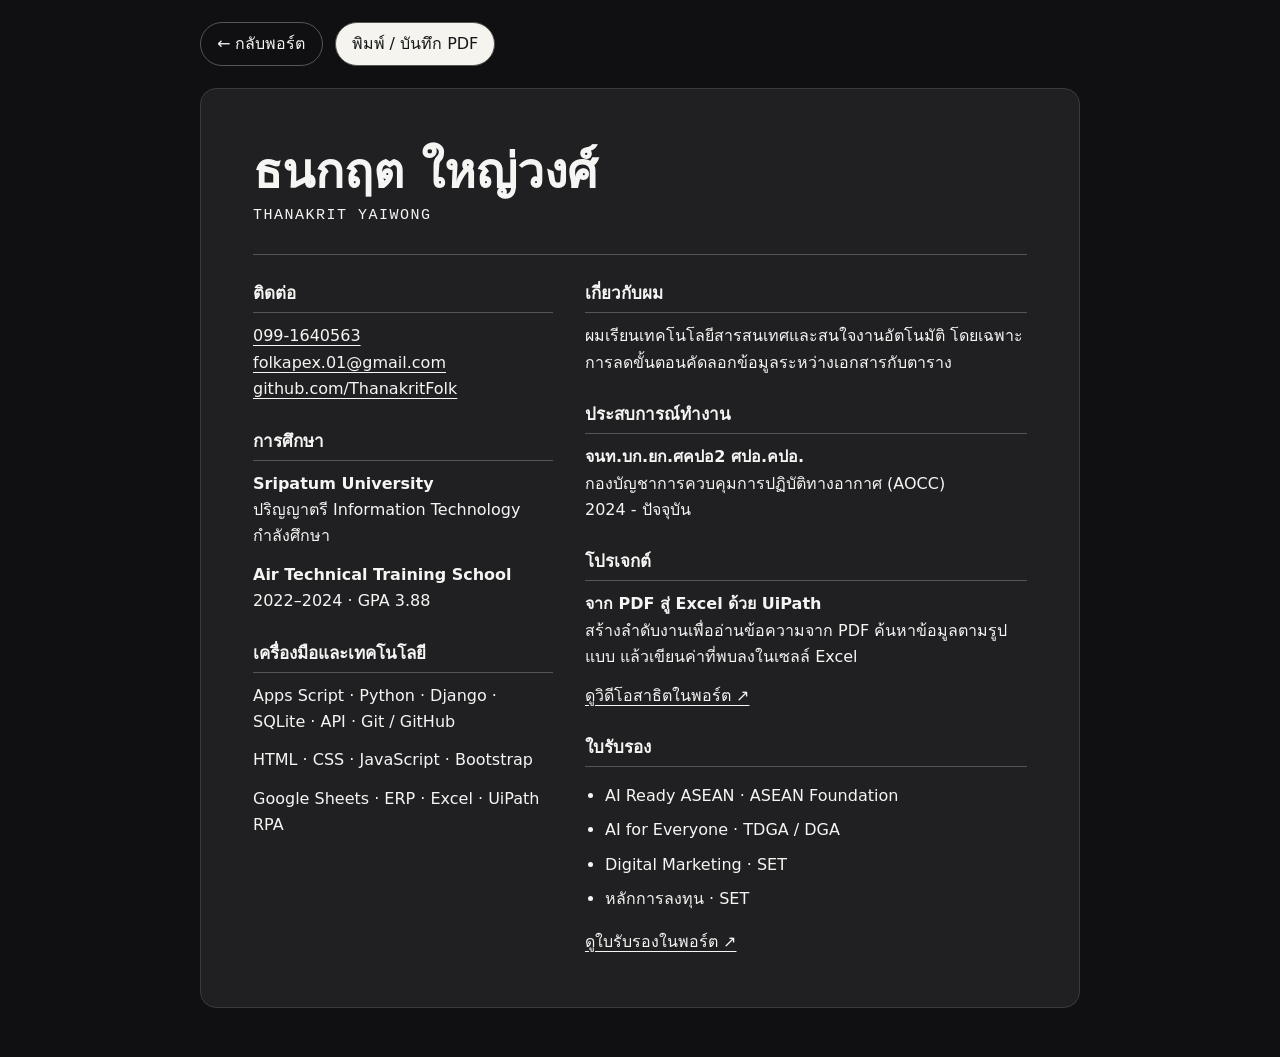
==== resume.html @ 779b58ec "Add hanging profile badge and print-friendly résumé" ====
<!doctype html>
<html lang="th"><head><meta charset="utf-8"><meta name="viewport" content="width=device-width, initial-scale=1"><title>เรซูเม่ · Thanakrit Yaiwong</title>
<style>
*{box-sizing:border-box}body{margin:0;background:#101012;color:#f5f5f4;font:16px/1.65 system-ui,Tahoma,sans-serif}main,nav{width:min(880px,94%);margin:auto}nav{display:flex;gap:12px;padding:22px 0;align-items:center}a{color:inherit;text-underline-offset:4px}nav a,button{padding:8px 16px;border:1px solid #555;border-radius:30px;font:inherit;text-decoration:none}button{cursor:pointer;background:#f5f4ef;color:#161617}main{background:#202023;border:1px solid #39393c;border-radius:16px;padding:clamp(22px,5vw,52px);margin-bottom:48px}header{border-bottom:1px solid #555;padding-bottom:18px}h1{font-size:clamp(30px,5vw,48px);margin:0;line-height:1.25}header p{font:15px monospace;letter-spacing:.1em}.columns{display:grid;grid-template-columns:minmax(0,.95fr) minmax(0,1.4fr);gap:32px}section{break-inside:avoid}h2{font-size:17px;border-bottom:1px solid #555;padding-bottom:5px;margin:24px 0 10px}p{margin:6px 0 12px}ul{padding-left:20px}li{margin-bottom:8px}.links a{overflow-wrap:anywhere}@media(max-width:620px){.columns{grid-template-columns:1fr;gap:0}}
@page{size:A4;margin:14mm}@media print{body,main{background:white;color:black}body{font-size:10pt}nav{display:none}main{width:100%;margin:0;padding:0;border:0}.columns{display:grid;grid-template-columns:.95fr 1.4fr;gap:8mm}h1{font-size:23pt}h2{font-size:12pt;margin-top:12pt}a{color:black}}
</style></head><body><nav><a href="./#about">← กลับพอร์ต</a><button type="button" onclick="window.print()">พิมพ์ / บันทึก PDF</button></nav>
<main><header><h1>ธนกฤต ใหญ่วงศ์</h1><p>THANAKRIT YAIWONG</p></header><div class="columns"><div>
<section class="links"><h2>ติดต่อ</h2><a href="tel:+66991640563">099-1640563</a><br><a href="mailto:folkapex.01@gmail.com">folkapex.01@gmail.com</a><br><a href="https://github.com/ThanakritFolk">github.com/ThanakritFolk</a></section>
<section><h2>การศึกษา</h2><p><strong>Sripatum University</strong><br>ปริญญาตรี Information Technology<br>กำลังศึกษา</p><p><strong>Air Technical Training School</strong><br>2022–2024 · GPA 3.88</p></section>
<section><h2>เครื่องมือและเทคโนโลยี</h2><p>Apps Script · Python · Django · SQLite · API · Git / GitHub</p><p>HTML · CSS · JavaScript · Bootstrap</p><p>Google Sheets · ERP · Excel · UiPath RPA</p></section>
</div><div><section><h2>เกี่ยวกับผม</h2><p>ผมเรียนเทคโนโลยีสารสนเทศและสนใจงานอัตโนมัติ โดยเฉพาะการลดขั้นตอนคัดลอกข้อมูลระหว่างเอกสารกับตาราง</p></section>
<section><h2>ประสบการณ์ทำงาน</h2><p><strong>จนท.บก.ยก.ศคปอ2 ศปอ.คปอ.</strong><br>กองบัญชาการควบคุมการปฏิบัติทางอากาศ (AOCC)<br>2024 - ปัจจุบัน</p></section>
<section><h2>โปรเจกต์</h2><p><strong>จาก PDF สู่ Excel ด้วย UiPath</strong><br>สร้างลำดับงานเพื่ออ่านข้อความจาก PDF ค้นหาข้อมูลตามรูปแบบ แล้วเขียนค่าที่พบลงในเซลล์ Excel</p><a href="./#work">ดูวิดีโอสาธิตในพอร์ต ↗</a></section>
<section><h2>ใบรับรอง</h2><ul><li>AI Ready ASEAN · ASEAN Foundation</li><li>AI for Everyone · TDGA / DGA</li><li>Digital Marketing · SET</li><li>หลักการลงทุน · SET</li></ul><a href="./#certificates">ดูใบรับรองในพอร์ต ↗</a></section></div></div></main></body></html>
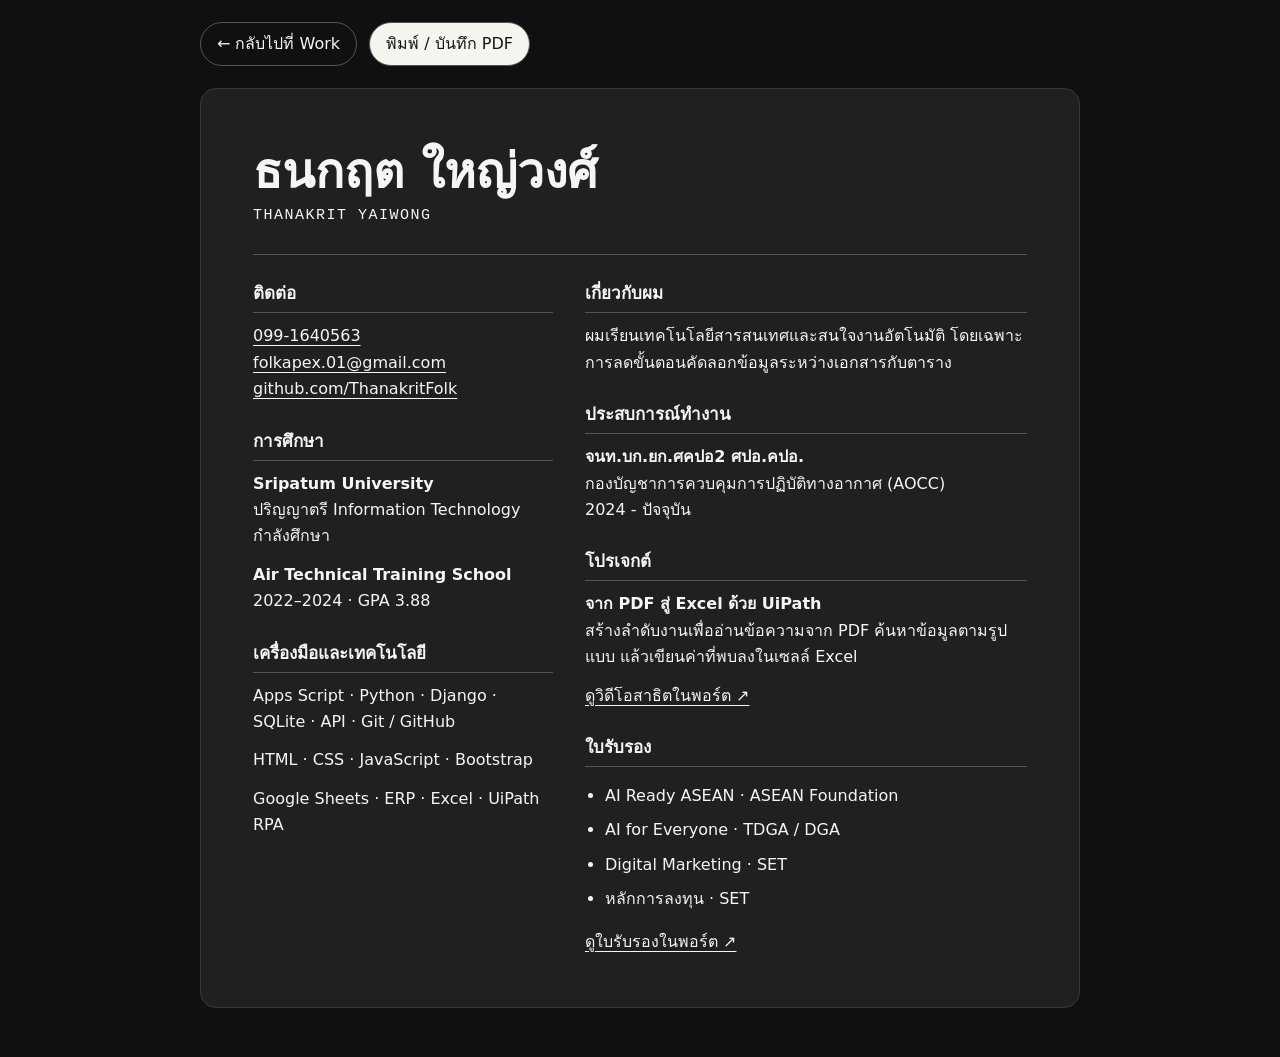
==== commit c9c3d521: "Add résumé access below work experience" ====
--- a/resume.html
+++ b/resume.html
@@ -3,7 +3,7 @@
 <style>
 *{box-sizing:border-box}body{margin:0;background:#101012;color:#f5f5f4;font:16px/1.65 system-ui,Tahoma,sans-serif}main,nav{width:min(880px,94%);margin:auto}nav{display:flex;gap:12px;padding:22px 0;align-items:center}a{color:inherit;text-underline-offset:4px}nav a,button{padding:8px 16px;border:1px solid #555;border-radius:30px;font:inherit;text-decoration:none}button{cursor:pointer;background:#f5f4ef;color:#161617}main{background:#202023;border:1px solid #39393c;border-radius:16px;padding:clamp(22px,5vw,52px);margin-bottom:48px}header{border-bottom:1px solid #555;padding-bottom:18px}h1{font-size:clamp(30px,5vw,48px);margin:0;line-height:1.25}header p{font:15px monospace;letter-spacing:.1em}.columns{display:grid;grid-template-columns:minmax(0,.95fr) minmax(0,1.4fr);gap:32px}section{break-inside:avoid}h2{font-size:17px;border-bottom:1px solid #555;padding-bottom:5px;margin:24px 0 10px}p{margin:6px 0 12px}ul{padding-left:20px}li{margin-bottom:8px}.links a{overflow-wrap:anywhere}@media(max-width:620px){.columns{grid-template-columns:1fr;gap:0}}
 @page{size:A4;margin:14mm}@media print{body,main{background:white;color:black}body{font-size:10pt}nav{display:none}main{width:100%;margin:0;padding:0;border:0}.columns{display:grid;grid-template-columns:.95fr 1.4fr;gap:8mm}h1{font-size:23pt}h2{font-size:12pt;margin-top:12pt}a{color:black}}
-</style></head><body><nav><a href="./#about">← กลับพอร์ต</a><button type="button" onclick="window.print()">พิมพ์ / บันทึก PDF</button></nav>
+</style></head><body><nav><a href="./#experience">← กลับไปที่ Work</a><button type="button" onclick="window.print()">พิมพ์ / บันทึก PDF</button></nav>
 <main><header><h1>ธนกฤต ใหญ่วงศ์</h1><p>THANAKRIT YAIWONG</p></header><div class="columns"><div>
 <section class="links"><h2>ติดต่อ</h2><a href="tel:+66991640563">099-1640563</a><br><a href="mailto:folkapex.01@gmail.com">folkapex.01@gmail.com</a><br><a href="https://github.com/ThanakritFolk">github.com/ThanakritFolk</a></section>
 <section><h2>การศึกษา</h2><p><strong>Sripatum University</strong><br>ปริญญาตรี Information Technology<br>กำลังศึกษา</p><p><strong>Air Technical Training School</strong><br>2022–2024 · GPA 3.88</p></section>
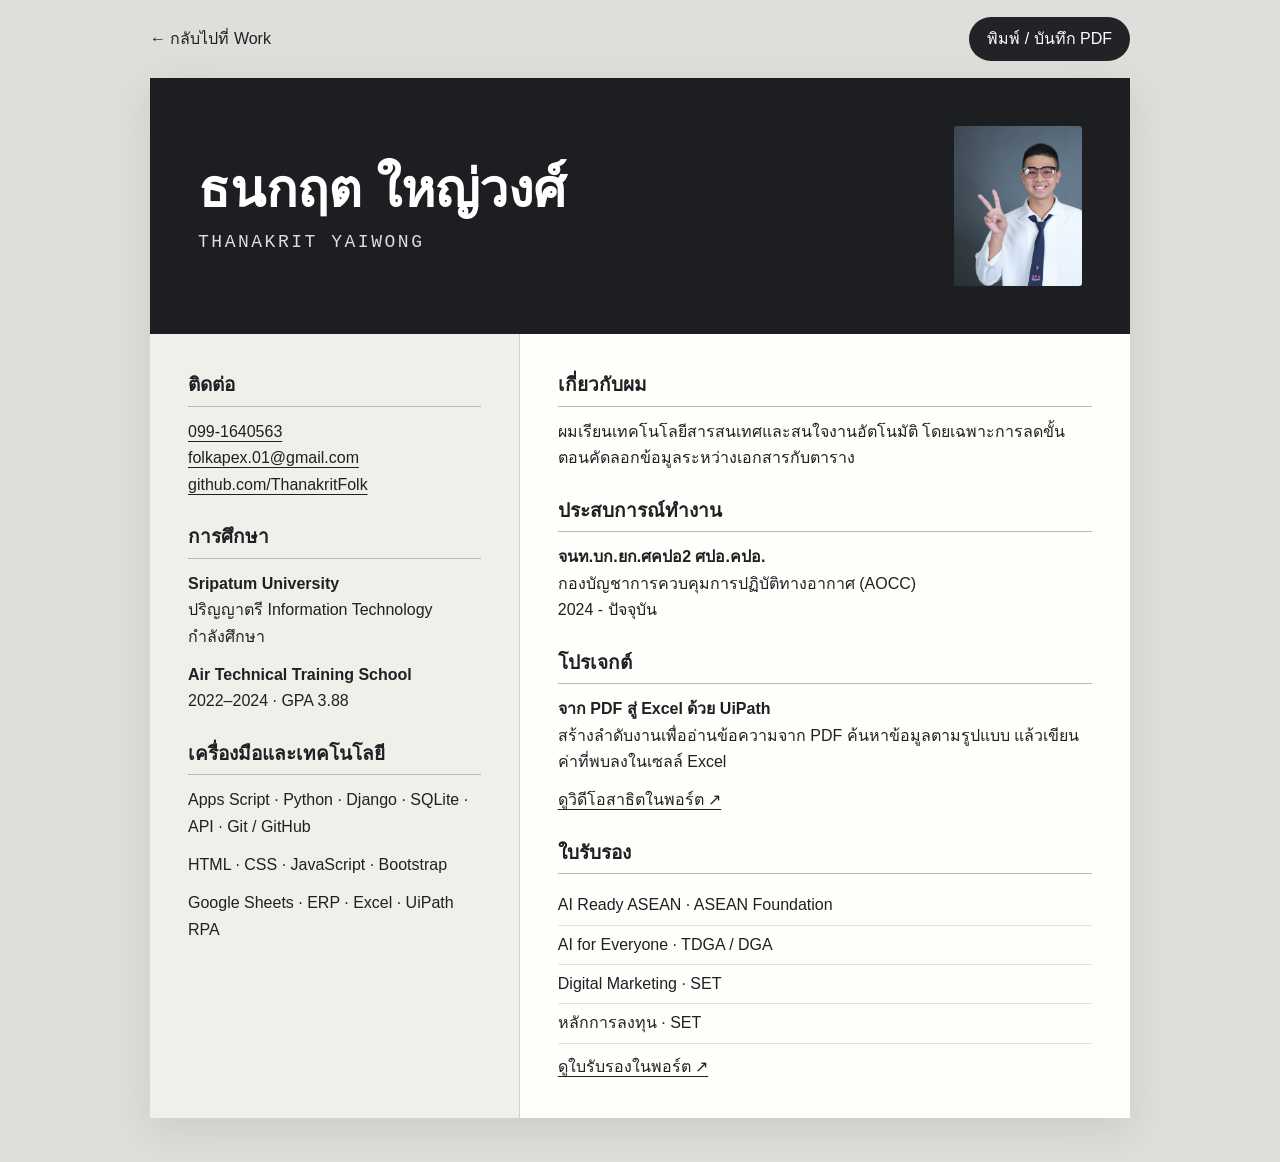
==== commit a478ae67: "Polish CV layout and label work button View CV" ====
--- a/resume.html
+++ b/resume.html
@@ -1,10 +1,31 @@
 <!doctype html>
 <html lang="th"><head><meta charset="utf-8"><meta name="viewport" content="width=device-width, initial-scale=1"><title>เรซูเม่ · Thanakrit Yaiwong</title>
 <style>
-*{box-sizing:border-box}body{margin:0;background:#101012;color:#f5f5f4;font:16px/1.65 system-ui,Tahoma,sans-serif}main,nav{width:min(880px,94%);margin:auto}nav{display:flex;gap:12px;padding:22px 0;align-items:center}a{color:inherit;text-underline-offset:4px}nav a,button{padding:8px 16px;border:1px solid #555;border-radius:30px;font:inherit;text-decoration:none}button{cursor:pointer;background:#f5f4ef;color:#161617}main{background:#202023;border:1px solid #39393c;border-radius:16px;padding:clamp(22px,5vw,52px);margin-bottom:48px}header{border-bottom:1px solid #555;padding-bottom:18px}h1{font-size:clamp(30px,5vw,48px);margin:0;line-height:1.25}header p{font:15px monospace;letter-spacing:.1em}.columns{display:grid;grid-template-columns:minmax(0,.95fr) minmax(0,1.4fr);gap:32px}section{break-inside:avoid}h2{font-size:17px;border-bottom:1px solid #555;padding-bottom:5px;margin:24px 0 10px}p{margin:6px 0 12px}ul{padding-left:20px}li{margin-bottom:8px}.links a{overflow-wrap:anywhere}@media(max-width:620px){.columns{grid-template-columns:1fr;gap:0}}
-@page{size:A4;margin:14mm}@media print{body,main{background:white;color:black}body{font-size:10pt}nav{display:none}main{width:100%;margin:0;padding:0;border:0}.columns{display:grid;grid-template-columns:.95fr 1.4fr;gap:8mm}h1{font-size:23pt}h2{font-size:12pt;margin-top:12pt}a{color:black}}
+*{box-sizing:border-box}
+body{margin:0;color:#1e2024;background:#dededa;font:16px/1.65 "IBM Plex Sans Thai","Leelawadee UI",Tahoma,sans-serif}
+main,nav{width:min(980px,94%);margin:auto}
+nav{display:flex;justify-content:space-between;align-items:center;padding:17px 0}
+a{color:inherit;text-underline-offset:4px}
+nav a{text-decoration:none}button{font:inherit;border:0;border-radius:28px;padding:9px 18px;background:#222327;color:#fff;cursor:pointer}
+a:focus-visible,button:focus-visible{outline:3px dashed currentColor;outline-offset:4px}
+main{background:#fffefa;margin-bottom:44px;box-shadow:0 12px 42px #17171718}
+header{background:#1d1e22;color:#fff;padding:clamp(24px,5vw,48px);display:flex;align-items:center;justify-content:space-between;gap:16px}
+header img{width:clamp(74px,13vw,128px);aspect-ratio:4/5;object-fit:cover;object-position:50% 30%;border-radius:3px}
+h1{font-size:clamp(28px,4.5vw,52px);line-height:1.22;margin:0;font-weight:700}
+header p{margin:9px 0 0;letter-spacing:.14em;font:500 clamp(12px,1.8vw,18px)/1.4 Consolas,monospace;color:#ddd}
+.columns{display:grid;grid-template-columns:minmax(0,1fr) minmax(0,1.65fr)}
+.columns>div{padding:clamp(22px,3.6vw,38px)}
+.columns>div:first-child{background:#f0efea;border-right:1px solid #d1d0cc}
+section+section{margin-top:26px}
+h2{font-size:19px;margin:0 0 12px;line-height:1.4;padding-bottom:7px;border-bottom:1px solid #b8b8b5}
+p{margin:7px 0 12px}p:last-child{margin-bottom:0}
+.links a{overflow-wrap:anywhere}
+ul{padding:0;list-style:none;margin:0 0 10px}li{padding:6px 0;border-bottom:1px solid #e2e1dc}
+@media(max-width:660px){.columns{grid-template-columns:1fr}.columns>div:first-child{border:0}.columns>div:last-child{grid-row:1}header{padding:22px 16px}}
+@page{size:A4;margin:13mm}
+@media print{body{background:white;font-size:9.5pt;line-height:1.5}nav{display:none}main{width:100%;margin:0;box-shadow:none}header{color:black;background:white;padding:0 0 5mm;border-bottom:2px solid #333}header p{color:#444}header img{width:24mm}h1{font-size:25pt}.columns{grid-template-columns:minmax(0,1fr) minmax(0,1.55fr)}.columns>div{padding:5mm 0 0 5mm}.columns>div:first-child{padding:5mm 5mm 0 0;background:white;border-right:1px solid #bbb}.columns>div:last-child{grid-row:auto}section{break-inside:avoid}section+section{margin-top:4mm}h2{font-size:12pt;margin-bottom:2mm;padding-bottom:1mm}li{padding:1mm 0}a{color:#111}}
 </style></head><body><nav><a href="./#experience">← กลับไปที่ Work</a><button type="button" onclick="window.print()">พิมพ์ / บันทึก PDF</button></nav>
-<main><header><h1>ธนกฤต ใหญ่วงศ์</h1><p>THANAKRIT YAIWONG</p></header><div class="columns"><div>
+<main><header><div><h1>ธนกฤต ใหญ่วงศ์</h1><p>THANAKRIT YAIWONG</p></div><img src="portrait.jpg" alt="ธนกฤต ใหญ่วงศ์"></header><div class="columns"><div>
 <section class="links"><h2>ติดต่อ</h2><a href="tel:+66991640563">099-1640563</a><br><a href="mailto:folkapex.01@gmail.com">folkapex.01@gmail.com</a><br><a href="https://github.com/ThanakritFolk">github.com/ThanakritFolk</a></section>
 <section><h2>การศึกษา</h2><p><strong>Sripatum University</strong><br>ปริญญาตรี Information Technology<br>กำลังศึกษา</p><p><strong>Air Technical Training School</strong><br>2022–2024 · GPA 3.88</p></section>
 <section><h2>เครื่องมือและเทคโนโลยี</h2><p>Apps Script · Python · Django · SQLite · API · Git / GitHub</p><p>HTML · CSS · JavaScript · Bootstrap</p><p>Google Sheets · ERP · Excel · UiPath RPA</p></section>
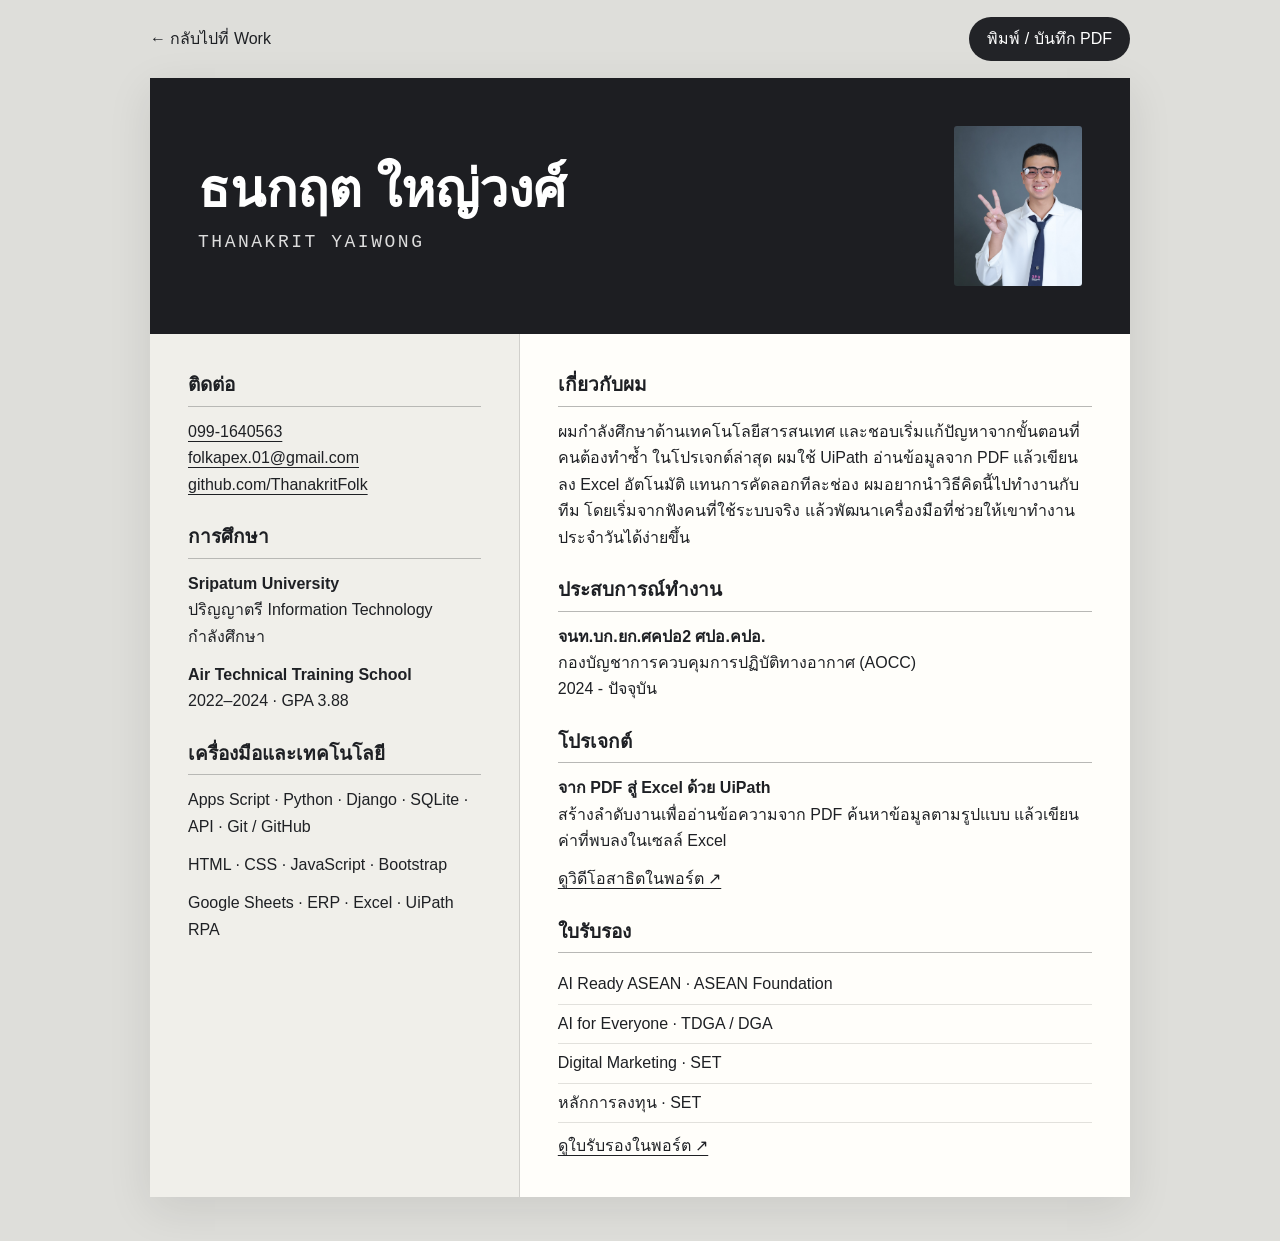
==== commit e4f8208b: "Rewrite CV introduction around practical automation work" ====
--- a/resume.html
+++ b/resume.html
@@ -29,7 +29,7 @@
 <section class="links"><h2>ติดต่อ</h2><a href="tel:+66991640563">099-1640563</a><br><a href="mailto:folkapex.01@gmail.com">folkapex.01@gmail.com</a><br><a href="https://github.com/ThanakritFolk">github.com/ThanakritFolk</a></section>
 <section><h2>การศึกษา</h2><p><strong>Sripatum University</strong><br>ปริญญาตรี Information Technology<br>กำลังศึกษา</p><p><strong>Air Technical Training School</strong><br>2022–2024 · GPA 3.88</p></section>
 <section><h2>เครื่องมือและเทคโนโลยี</h2><p>Apps Script · Python · Django · SQLite · API · Git / GitHub</p><p>HTML · CSS · JavaScript · Bootstrap</p><p>Google Sheets · ERP · Excel · UiPath RPA</p></section>
-</div><div><section><h2>เกี่ยวกับผม</h2><p>ผมเรียนเทคโนโลยีสารสนเทศและสนใจงานอัตโนมัติ โดยเฉพาะการลดขั้นตอนคัดลอกข้อมูลระหว่างเอกสารกับตาราง</p></section>
+</div><div><section><h2>เกี่ยวกับผม</h2><p>ผมกำลังศึกษาด้านเทคโนโลยีสารสนเทศ และชอบเริ่มแก้ปัญหาจากขั้นตอนที่คนต้องทำซ้ำ ในโปรเจกต์ล่าสุด ผมใช้ UiPath อ่านข้อมูลจาก PDF แล้วเขียนลง Excel อัตโนมัติ แทนการคัดลอกทีละช่อง ผมอยากนำวิธีคิดนี้ไปทำงานกับทีม โดยเริ่มจากฟังคนที่ใช้ระบบจริง แล้วพัฒนาเครื่องมือที่ช่วยให้เขาทำงานประจำวันได้ง่ายขึ้น</p></section>
 <section><h2>ประสบการณ์ทำงาน</h2><p><strong>จนท.บก.ยก.ศคปอ2 ศปอ.คปอ.</strong><br>กองบัญชาการควบคุมการปฏิบัติทางอากาศ (AOCC)<br>2024 - ปัจจุบัน</p></section>
 <section><h2>โปรเจกต์</h2><p><strong>จาก PDF สู่ Excel ด้วย UiPath</strong><br>สร้างลำดับงานเพื่ออ่านข้อความจาก PDF ค้นหาข้อมูลตามรูปแบบ แล้วเขียนค่าที่พบลงในเซลล์ Excel</p><a href="./#work">ดูวิดีโอสาธิตในพอร์ต ↗</a></section>
 <section><h2>ใบรับรอง</h2><ul><li>AI Ready ASEAN · ASEAN Foundation</li><li>AI for Everyone · TDGA / DGA</li><li>Digital Marketing · SET</li><li>หลักการลงทุน · SET</li></ul><a href="./#certificates">ดูใบรับรองในพอร์ต ↗</a></section></div></div></main></body></html>
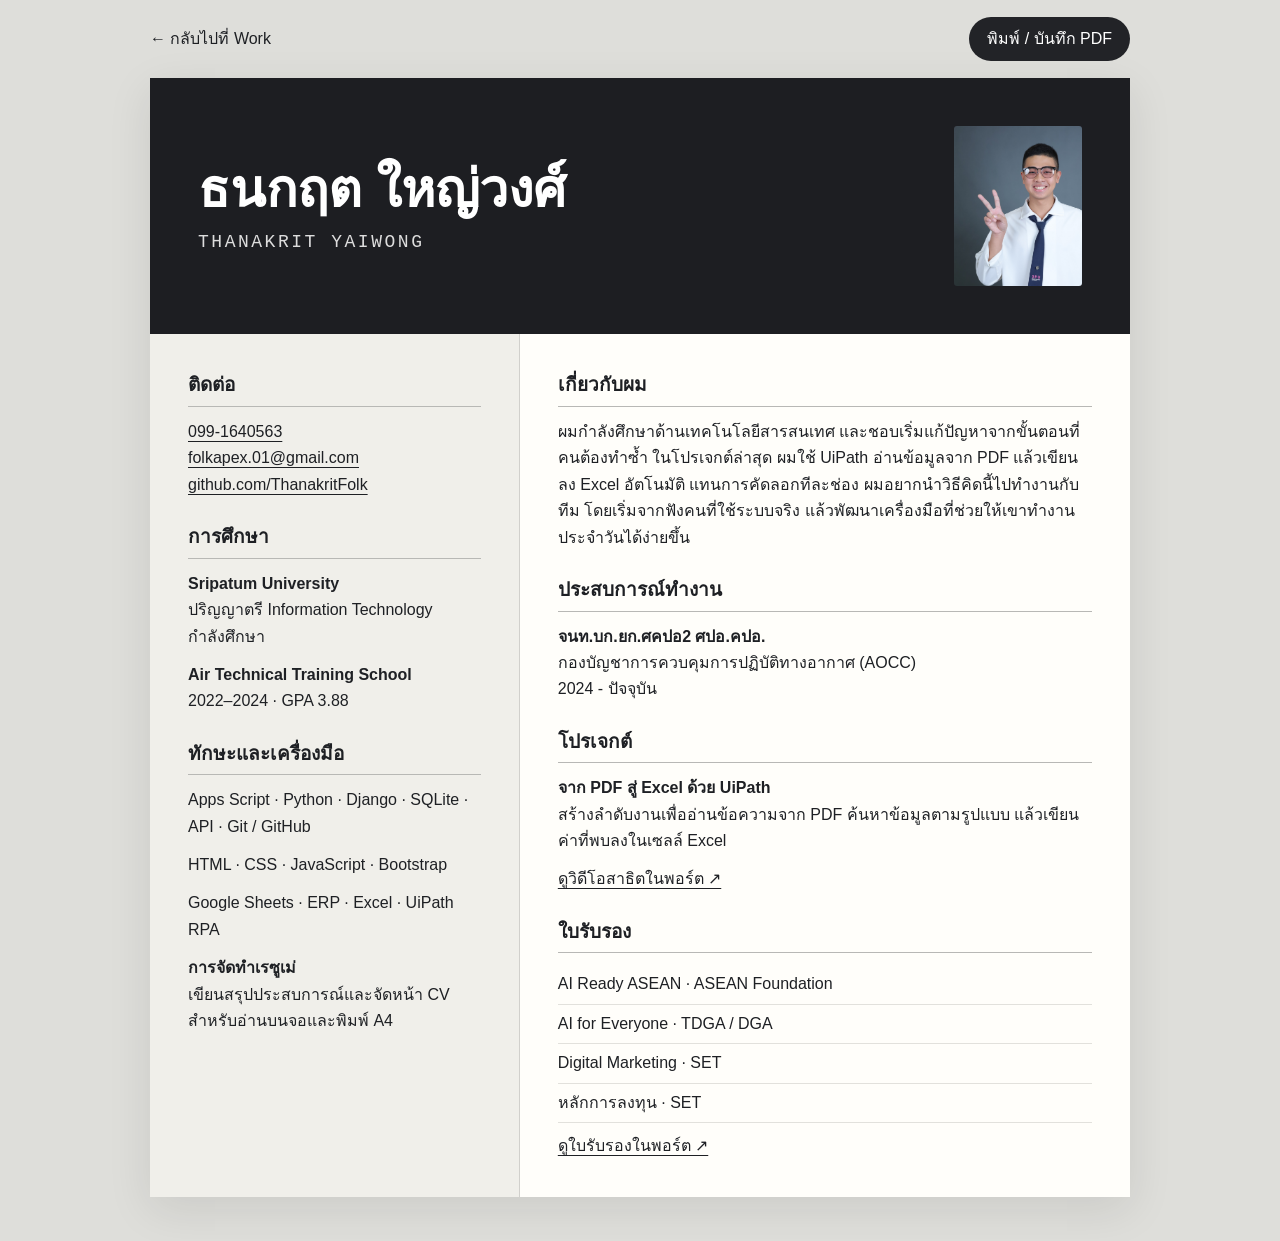
==== commit 4cdbb1e3: "Add résumé writing and layout to skills" ====
--- a/resume.html
+++ b/resume.html
@@ -28,7 +28,7 @@
 <main><header><div><h1>ธนกฤต ใหญ่วงศ์</h1><p>THANAKRIT YAIWONG</p></div><img src="portrait.jpg" alt="ธนกฤต ใหญ่วงศ์"></header><div class="columns"><div>
 <section class="links"><h2>ติดต่อ</h2><a href="tel:+66991640563">099-1640563</a><br><a href="mailto:folkapex.01@gmail.com">folkapex.01@gmail.com</a><br><a href="https://github.com/ThanakritFolk">github.com/ThanakritFolk</a></section>
 <section><h2>การศึกษา</h2><p><strong>Sripatum University</strong><br>ปริญญาตรี Information Technology<br>กำลังศึกษา</p><p><strong>Air Technical Training School</strong><br>2022–2024 · GPA 3.88</p></section>
-<section><h2>เครื่องมือและเทคโนโลยี</h2><p>Apps Script · Python · Django · SQLite · API · Git / GitHub</p><p>HTML · CSS · JavaScript · Bootstrap</p><p>Google Sheets · ERP · Excel · UiPath RPA</p></section>
+<section><h2>ทักษะและเครื่องมือ</h2><p>Apps Script · Python · Django · SQLite · API · Git / GitHub</p><p>HTML · CSS · JavaScript · Bootstrap</p><p>Google Sheets · ERP · Excel · UiPath RPA</p><p><strong>การจัดทำเรซูเม่</strong><br>เขียนสรุปประสบการณ์และจัดหน้า CV สำหรับอ่านบนจอและพิมพ์ A4</p></section>
 </div><div><section><h2>เกี่ยวกับผม</h2><p>ผมกำลังศึกษาด้านเทคโนโลยีสารสนเทศ และชอบเริ่มแก้ปัญหาจากขั้นตอนที่คนต้องทำซ้ำ ในโปรเจกต์ล่าสุด ผมใช้ UiPath อ่านข้อมูลจาก PDF แล้วเขียนลง Excel อัตโนมัติ แทนการคัดลอกทีละช่อง ผมอยากนำวิธีคิดนี้ไปทำงานกับทีม โดยเริ่มจากฟังคนที่ใช้ระบบจริง แล้วพัฒนาเครื่องมือที่ช่วยให้เขาทำงานประจำวันได้ง่ายขึ้น</p></section>
 <section><h2>ประสบการณ์ทำงาน</h2><p><strong>จนท.บก.ยก.ศคปอ2 ศปอ.คปอ.</strong><br>กองบัญชาการควบคุมการปฏิบัติทางอากาศ (AOCC)<br>2024 - ปัจจุบัน</p></section>
 <section><h2>โปรเจกต์</h2><p><strong>จาก PDF สู่ Excel ด้วย UiPath</strong><br>สร้างลำดับงานเพื่ออ่านข้อความจาก PDF ค้นหาข้อมูลตามรูปแบบ แล้วเขียนค่าที่พบลงในเซลล์ Excel</p><a href="./#work">ดูวิดีโอสาธิตในพอร์ต ↗</a></section>
